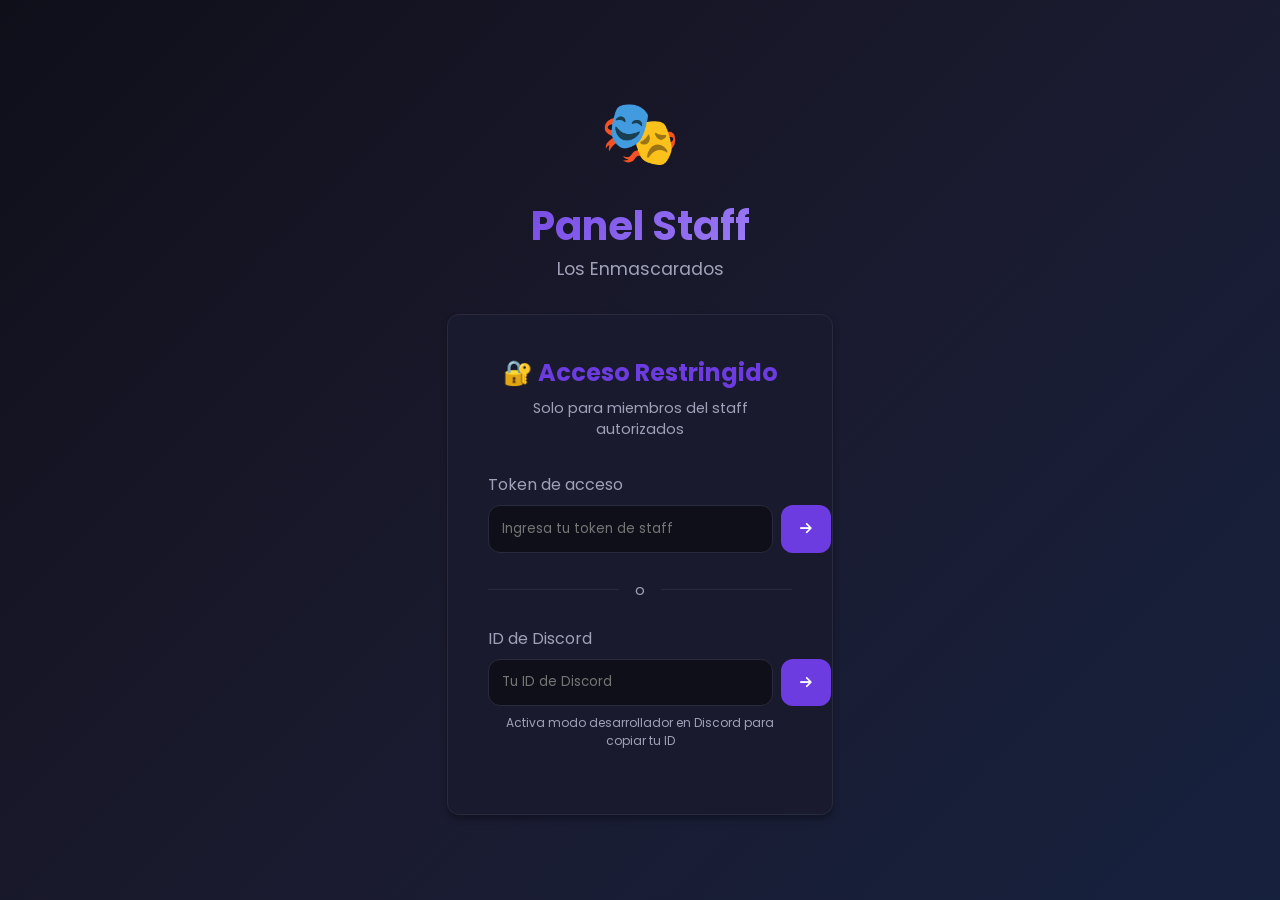
==== admin.html @ bf25231e "Update admin.html" ====
<!DOCTYPE html>
<html lang="es">
<head>
    <meta charset="UTF-8">
    <meta name="viewport" content="width=device-width, initial-scale=1.0">
    <title>Panel Staff | Los Enmascarados</title>
    <link rel="stylesheet" href="admin-styles.css">
    <link rel="preconnect" href="https://fonts.googleapis.com">
    <link rel="preconnect" href="https://fonts.gstatic.com" crossorigin>
    <link href="https://fonts.googleapis.com/css2?family=Poppins:wght@300;400;500;600;700&display=swap" rel="stylesheet">
    <link rel="stylesheet" href="https://cdnjs.cloudflare.com/ajax/libs/font-awesome/6.0.0/css/all.min.css">
    
    <!-- 🔷 SUPABASE -->
    <script src="https://cdn.jsdelivr.net/npm/@supabase/supabase-js@2"></script>
</head>
<body>
    <!-- PANTALLA DE LOGIN -->
    <div id="loginScreen" class="login-screen">
        <div class="login-container">
            <div class="login-header">
                <div class="mask-icon">🎭</div>
                <h1>Panel Staff</h1>
                <p>Los Enmascarados</p>
            </div>
            
            <div class="login-card">
                <h2>🔐 Acceso Restringido</h2>
                <p class="login-description">Solo para miembros del staff autorizados</p>
                
                <div class="login-methods">
                    <div class="token-login">
                        <label for="staffToken">Token de acceso</label>
                        <div class="token-input-group">
                            <input type="password" id="staffToken" placeholder="Ingresa tu token de staff">
                            <button id="tokenLoginBtn" class="token-btn">
                                <i class="fas fa-arrow-right"></i>
                            </button>
                        </div>
                    </div>
                    
                    <div class="divider">
                        <span>o</span>
                    </div>
                    
                    <div class="id-login">
                        <label for="staffId">ID de Discord</label>
                        <div class="token-input-group">
                            <input type="text" id="staffId" placeholder="Tu ID de Discord">
                            <button id="idLoginBtn" class="token-btn">
                                <i class="fas fa-arrow-right"></i>
                            </button>
                        </div>
                        <span style="font-size:0.75rem;color:#a0a0b8;margin-top:0.5rem;display:block;">
                            Activa modo desarrollador en Discord para copiar tu ID
                        </span>
                    </div>
                </div>
                
                <div id="loginMessage" class="login-message hidden"></div>
            </div>
        </div>
    </div>

    <!-- PANEL PRINCIPAL -->
    <div id="adminPanel" class="admin-panel hidden">
        <!-- Sidebar -->
        <aside class="sidebar" id="sidebar">
            <div class="sidebar-header">
                <div class="sidebar-logo">🎭</div>
                <h2>Los Enmascarados</h2>
            </div>
            
            <nav class="sidebar-nav">
                <a href="#" class="nav-item active" data-view="dashboard">
                    <i class="fas fa-th-large"></i>
                    <span>Dashboard</span>
                </a>
                <a href="#" class="nav-item" data-view="applications">
                    <i class="fas fa-users"></i>
                    <span>Postulaciones</span>
                    <span class="badge" id="newAppsBadge">0</span>
                </a>
                <a href="#" class="nav-item" data-view="reviewed">
                    <i class="fas fa-check-circle"></i>
                    <span>Revisadas</span>
                </a>
                <a href="#" class="nav-item" data-view="settings">
                    <i class="fas fa-cog"></i>
                    <span>Configuración</span>
                </a>
            </nav>
            
            <div class="sidebar-footer">
                <div class="user-info" id="userInfo">
                    <img src="https://cdn.discordapp.com/embed/avatars/0.png" alt="Avatar" class="user-avatar">
                    <div class="user-details">
                        <span class="user-name">Staff Member</span>
                        <span class="user-role">Moderador</span>
                    </div>
                </div>
                <button id="logoutBtn" class="logout-btn" title="Cerrar sesión">
                    <i class="fas fa-sign-out-alt"></i>
                </button>
            </div>
        </aside>

        <!-- Contenido Principal -->
        <main class="main-panel">
            <!-- Header -->
            <header class="panel-header">
                <div class="header-left">
                    <button id="mobileMenuBtn" class="mobile-menu-btn">
                        <i class="fas fa-bars"></i>
                    </button>
                    <h1 id="currentView">Dashboard</h1>
                </div>
                <div class="header-right">
                    <div class="search-box">
                        <i class="fas fa-search"></i>
                        <input type="text" id="searchApps" placeholder="Buscar postulaciones...">
                    </div>
                    <button class="refresh-btn" id="refreshBtn" title="Actualizar">
                        <i class="fas fa-sync-alt"></i>
                    </button>
                </div>
            </header>

            <!-- Dashboard View -->
            <div class="view active" id="dashboardView">
                <div class="stats-grid">
                    <div class="stat-card">
                        <div class="stat-icon" style="background:rgba(108,60,224,0.2);">📥</div>
                        <div class="stat-info">
                            <h3 id="totalNew">0</h3>
                            <p>Nuevas</p>
                        </div>
                    </div>
                    <div class="stat-card">
                        <div class="stat-icon" style="background:rgba(74,222,128,0.2);">✅</div>
                        <div class="stat-info">
                            <h3 id="totalAccepted">0</h3>
                            <p>Aceptadas</p>
                        </div>
                    </div>
                    <div class="stat-card">
                        <div class="stat-icon" style="background:rgba(248,113,113,0.2);">❌</div>
                        <div class="stat-info">
                            <h3 id="totalRejected">0</h3>
                            <p>Rechazadas</p>
                        </div>
                    </div>
                    <div class="stat-card">
                        <div class="stat-icon" style="background:rgba(251,191,36,0.2);">📊</div>
                        <div class="stat-info">
                            <h3 id="totalAll">0</h3>
                            <p>Total</p>
                        </div>
                    </div>
                </div>
                
                <div class="recent-applications">
                    <h2>📋 Postulaciones Recientes</h2>
                    <div id="recentAppsList" class="apps-list">
                        <p class="empty-state">Cargando...</p>
                    </div>
                </div>
            </div>

            <!-- Applications View -->
            <div class="view" id="applicationsView">
                <div class="view-header">
                    <h2>📝 Todas las Postulaciones</h2>
                    <div class="filter-options">
                        <select id="filterStatus">
                            <option value="all">Todas</option>
                            <option value="new">Nuevas</option>
                            <option value="accepted">Aceptadas</option>
                            <option value="rejected">Rechazadas</option>
                        </select>
                    </div>
                </div>
                <div id="allAppsList" class="apps-list">
                    <p class="empty-state">Cargando...</p>
                </div>
            </div>

            <!-- Reviewed View -->
            <div class="view" id="reviewedView">
                <h2>✅ Postulaciones Revisadas</h2>
                <div id="reviewedAppsList" class="apps-list">
                    <p class="empty-state">No hay postulaciones revisadas</p>
                </div>
            </div>

            <!-- Settings View -->
            <div class="view" id="settingsView">
                <h2>⚙️ Configuración</h2>
                <div class="settings-container">
                    <div class="setting-card">
                        <h3>📁 Gestión de Datos</h3>
                        <div style="display:flex;gap:1rem;flex-wrap:wrap;">
                            <button id="exportDataBtn" class="action-button">
                                <i class="fas fa-download"></i> Exportar CSV
                            </button>
                        </div>
                    </div>
                    
                    <div class="setting-card">
                        <h3>ℹ️ Información</h3>
                        <div style="color:#a0a0b8;font-size:0.9rem;">
                            <p>Total postulaciones: <strong id="infoTotal">0</strong></p>
                            <p>Última actualización: <strong id="infoLastUpdate">Nunca</strong></p>
                            <p>Versión: 2.0 (Supabase)</p>
                        </div>
                    </div>
                </div>
            </div>
        </main>
    </div>

    <!-- MODAL DE DETALLE -->
    <div id="applicationModal" class="modal hidden">
        <div class="modal-content">
            <div class="modal-header">
                <h2 id="modalTitle">Detalle de Postulación</h2>
                <button class="close-modal">&times;</button>
            </div>
            <div id="modalBody" class="modal-body">
                <!-- Contenido dinámico -->
            </div>
            <div class="modal-footer">
                <div class="modal-actions">
                    <button class="action-btn reject-btn" id="rejectAppBtn">
                        <i class="fas fa-times"></i> Rechazar
                    </button>
                    <button class="action-btn accept-btn" id="acceptAppBtn">
                        <i class="fas fa-check"></i> Aceptar
                    </button>
                </div>
                <textarea id="reviewNotes" placeholder="Notas de revisión (opcional)..."></textarea>
                <button class="save-review-btn" id="saveReviewBtn">
                    <i class="fas fa-save"></i> Guardar Revisión
                </button>
            </div>
        </div>
    </div>

    <!-- 🔷 INICIALIZAR SUPABASE -->
    <script>
        const SUPABASE_URL = 'https://nvuhvqvrxwhpbcuydhtn.supabase.co/rest/v1/';
        const SUPABASE_ANON_KEY = 'sb_publishable__7UUW0nCs5OWsFGlLdn7Wg_4y3qUlmC';
        const supabase = supabase.createClient(SUPABASE_URL, SUPABASE_ANON_KEY);
        console.log('🟢 Supabase admin conectado');
    </script>

    <script src="admin-script.js"></script>
</body>
</html>
---- admin-styles.css ----
/* ============================================
   VARIABLES
   ============================================ */
:root {
    --primary: #6c3ce0;
    --primary-hover: #5a2fd0;
    --bg-dark: #0f0f1a;
    --bg-card: #1a1a2e;
    --bg-sidebar: #151525;
    --text-primary: #ffffff;
    --text-secondary: #a0a0b8;
    --success: #4ade80;
    --warning: #fbbf24;
    --error: #f87171;
    --border: #2a2a3e;
    --radius: 12px;
    --shadow: 0 4px 6px rgba(0, 0, 0, 0.3);
}

* {
    margin: 0;
    padding: 0;
    box-sizing: border-box;
}

body {
    font-family: 'Poppins', sans-serif;
    background: var(--bg-dark);
    color: var(--text-primary);
    min-height: 100vh;
}

/* ============================================
   LOGIN SCREEN
   ============================================ */
.login-screen {
    min-height: 100vh;
    display: flex;
    align-items: center;
    justify-content: center;
    background: linear-gradient(135deg, #0f0f1a 0%, #1a1a2e 50%, #16213e 100%);
}

.login-container {
    text-align: center;
    width: 100%;
    max-width: 450px;
    padding: 2rem;
}

.login-header {
    margin-bottom: 2rem;
}

.mask-icon {
    font-size: 4rem;
    margin-bottom: 1rem;
    animation: float 3s ease-in-out infinite;
}

.login-header h1 {
    font-size: 2.5rem;
    background: linear-gradient(135deg, #6c3ce0, #a78bfa);
    -webkit-background-clip: text;
    -webkit-text-fill-color: transparent;
}

.login-header p {
    color: var(--text-secondary);
    font-size: 1.1rem;
}

.login-card {
    background: var(--bg-card);
    border-radius: var(--radius);
    padding: 2.5rem;
    box-shadow: var(--shadow);
    border: 1px solid var(--border);
}

.login-card h2 {
    margin-bottom: 0.5rem;
    color: var(--primary);
}

.login-description {
    color: var(--text-secondary);
    margin-bottom: 2rem;
    font-size: 0.9rem;
}

.token-login,
.id-login {
    margin-bottom: 1.5rem;
}

.token-login label,
.id-login label {
    display: block;
    margin-bottom: 0.5rem;
    color: var(--text-secondary);
    text-align: left;
}

.token-input-group {
    display: flex;
    gap: 0.5rem;
}

.token-input-group input {
    flex: 1;
    padding: 0.8rem;
    background: var(--bg-dark);
    border: 1px solid var(--border);
    border-radius: var(--radius);
    color: var(--text-primary);
    font-family: 'Poppins', sans-serif;
}

.token-input-group input:focus {
    outline: none;
    border-color: var(--primary);
}

.token-btn {
    padding: 0.8rem 1.2rem;
    background: var(--primary);
    color: white;
    border: none;
    border-radius: var(--radius);
    cursor: pointer;
    transition: background 0.3s;
}

.token-btn:hover {
    background: var(--primary-hover);
}

.divider {
    margin: 1.5rem 0;
    position: relative;
    text-align: center;
}

.divider::before {
    content: '';
    position: absolute;
    top: 50%;
    left: 0;
    right: 0;
    height: 1px;
    background: var(--border);
}

.divider span {
    background: var(--bg-card);
    padding: 0 1rem;
    color: var(--text-secondary);
    position: relative;
    font-size: 0.9rem;
}

.login-message {
    margin-top: 1rem;
    padding: 0.8rem;
    border-radius: 8px;
    font-size: 0.9rem;
}

.login-message.error {
    background: rgba(248, 113, 113, 0.1);
    color: var(--error);
    border: 1px solid var(--error);
}

.login-message.success {
    background: rgba(74, 222, 128, 0.1);
    color: var(--success);
    border: 1px solid var(--success);
}

/* ============================================
   ADMIN PANEL LAYOUT
   ============================================ */
.admin-panel {
    display: flex;
    min-height: 100vh;
}

/* Sidebar */
.sidebar {
    width: 280px;
    background: var(--bg-sidebar);
    border-right: 1px solid var(--border);
    display: flex;
    flex-direction: column;
    position: fixed;
    top: 0;
    left: 0;
    bottom: 0;
    z-index: 100;
    transition: transform 0.3s ease;
}

.sidebar-header {
    padding: 1.5rem;
    text-align: center;
    border-bottom: 1px solid var(--border);
}

.sidebar-logo {
    font-size: 2rem;
}

.sidebar-header h2 {
    font-size: 1.2rem;
    margin-top: 0.5rem;
    background: linear-gradient(135deg, #6c3ce0, #a78bfa);
    -webkit-background-clip: text;
    -webkit-text-fill-color: transparent;
}

.sidebar-nav {
    flex: 1;
    padding: 1rem;
    display: flex;
    flex-direction: column;
    gap: 0.3rem;
}

.nav-item {
    padding: 0.8rem 1rem;
    color: var(--text-secondary);
    text-decoration: none;
    border-radius: 8px;
    transition: all 0.3s;
    display: flex;
    align-items: center;
    gap: 0.8rem;
    position: relative;
}

.nav-item:hover {
    background: rgba(108, 60, 224, 0.1);
    color: var(--text-primary);
}

.nav-item.active {
    background: var(--primary);
    color: white;
}

.nav-item i {
    width: 20px;
    text-align: center;
}

.badge {
    margin-left: auto;
    background: var(--error);
    color: white;
    padding: 0.2rem 0.6rem;
    border-radius: 20px;
    font-size: 0.75rem;
    font-weight: 600;
    display: none;
}

.sidebar-footer {
    padding: 1rem;
    border-top: 1px solid var(--border);
    display: flex;
    align-items: center;
    justify-content: space-between;
}

.user-info {
    display: flex;
    align-items: center;
    gap: 0.8rem;
}

.user-avatar {
    width: 40px;
    height: 40px;
    border-radius: 50%;
    border: 2px solid var(--primary);
}

.user-details {
    display: flex;
    flex-direction: column;
}

.user-name {
    font-weight: 600;
    font-size: 0.9rem;
}

.user-role {
    font-size: 0.75rem;
    color: var(--primary);
}

.logout-btn {
    background: none;
    border: none;
    color: var(--text-secondary);
    cursor: pointer;
    font-size: 1.2rem;
    padding: 0.5rem;
    border-radius: 50%;
    transition: all 0.3s;
}

.logout-btn:hover {
    background: rgba(248, 113, 113, 0.1);
    color: var(--error);
}

/* Main Panel */
.main-panel {
    flex: 1;
    margin-left: 280px;
    padding: 2rem;
}

.panel-header {
    display: flex;
    align-items: center;
    justify-content: space-between;
    margin-bottom: 2rem;
    padding-bottom: 1rem;
    border-bottom: 1px solid var(--border);
}

.header-left {
    display: flex;
    align-items: center;
    gap: 1rem;
}

.mobile-menu-btn {
    display: none;
    background: none;
    border: none;
    color: var(--text-primary);
    font-size: 1.5rem;
    cursor: pointer;
}

.header-right {
    display: flex;
    align-items: center;
    gap: 1rem;
}

.search-box {
    position: relative;
}

.search-box input {
    padding: 0.6rem 1rem 0.6rem 2.5rem;
    background: var(--bg-card);
    border: 1px solid var(--border);
    border-radius: 20px;
    color: var(--text-primary);
    width: 250px;
    font-family: 'Poppins', sans-serif;
}

.search-box i {
    position: absolute;
    left: 1rem;
    top: 50%;
    transform: translateY(-50%);
    color: var(--text-secondary);
}

.refresh-btn {
    background: var(--bg-card);
    border: 1px solid var(--border);
    color: var(--text-primary);
    padding: 0.6rem;
    border-radius: 50%;
    cursor: pointer;
    transition: all 0.3s;
}

.refresh-btn:hover {
    background: var(--primary);
    border-color: var(--primary);
}

/* Views */
.view {
    display: none;
}

.view.active {
    display: block;
    animation: fadeIn 0.3s ease;
}

/* Stats Grid */
.stats-grid {
    display: grid;
    grid-template-columns: repeat(auto-fit, minmax(180px, 1fr));
    gap: 1.5rem;
    margin-bottom: 2rem;
}

.stat-card {
    background: var(--bg-card);
    border-radius: var(--radius);
    padding: 1.5rem;
    display: flex;
    align-items: center;
    gap: 1rem;
    border: 1px solid var(--border);
    transition: transform 0.3s, box-shadow 0.3s;
}

.stat-card:hover {
    transform: translateY(-3px);
    box-shadow: 0 10px 20px rgba(0, 0, 0, 0.2);
}

.stat-icon {
    font-size: 2rem;
    width: 60px;
    height: 60px;
    display: flex;
    align-items: center;
    justify-content: center;
    border-radius: 12px;
}

.stat-info h3 {
    font-size: 1.8rem;
    font-weight: 700;
}

.stat-info p {
    color: var(--text-secondary);
    font-size: 0.9rem;
}

/* Applications List */
.apps-list {
    display: grid;
    gap: 1rem;
}

.application-card {
    background: var(--bg-card);
    border-radius: var(--radius);
    padding: 1.5rem;
    border: 1px solid var(--border);
    cursor: pointer;
    transition: all 0.3s;
}

.application-card:hover {
    border-color: var(--primary);
    box-shadow: 0 5px 15px rgba(108, 60, 224, 0.2);
}

.app-header {
    display: flex;
    justify-content: space-between;
    align-items: start;
    margin-bottom: 1rem;
}

.app-user {
    display: flex;
    align-items: center;
    gap: 1rem;
}

.app-avatar {
    width: 45px;
    height: 45px;
    background: var(--primary);
    border-radius: 50%;
    display: flex;
    align-items: center;
    justify-content: center;
    font-size: 1.2rem;
}

.app-info h4 {
    font-size: 1rem;
    margin-bottom: 0.2rem;
}

.app-info span {
    font-size: 0.8rem;
    color: var(--text-secondary);
}

.app-status {
    padding: 0.3rem 0.8rem;
    border-radius: 20px;
    font-size: 0.75rem;
    font-weight: 600;
}

.status-new {
    background: rgba(108, 60, 224, 0.2);
    color: #a78bfa;
}

.status-accepted {
    background: rgba(74, 222, 128, 0.2);
    color: var(--success);
}

.status-rejected {
    background: rgba(248, 113, 113, 0.2);
    color: var(--error);
}

.app-preview {
    color: var(--text-secondary);
    font-size: 0.9rem;
    margin-bottom: 1rem;
    display: -webkit-box;
    -webkit-line-clamp: 2;
    -webkit-box-orient: vertical;
    overflow: hidden;
}

.app-footer {
    display: flex;
    justify-content: space-between;
    color: var(--text-secondary);
    font-size: 0.8rem;
}

/* Modal */
.modal {
    position: fixed;
    top: 0;
    left: 0;
    right: 0;
    bottom: 0;
    background: rgba(0, 0, 0, 0.8);
    display: flex;
    align-items: center;
    justify-content: center;
    z-index: 1000;
    padding: 2rem;
}

.modal-content {
    background: var(--bg-card);
    border-radius: var(--radius);
    max-width: 800px;
    width: 100%;
    max-height: 90vh;
    overflow-y: auto;
    border: 1px solid var(--border);
}

.modal-header {
    padding: 1.5rem;
    border-bottom: 1px solid var(--border);
    display: flex;
    justify-content: space-between;
    align-items: center;
    position: sticky;
    top: 0;
    background: var(--bg-card);
    z-index: 1;
}

.close-modal {
    background: none;
    border: none;
    color: var(--text-primary);
    font-size: 2rem;
    cursor: pointer;
    padding: 0.5rem;
    transition: color 0.3s;
}

.close-modal:hover {
    color: var(--error);
}

.modal-body {
    padding: 1.5rem;
}

.detail-section {
    margin-bottom: 1.5rem;
    padding-bottom: 1.5rem;
    border-bottom: 1px solid var(--border);
}

.detail-section:last-child {
    border-bottom: none;
}

.detail-label {
    font-size: 0.85rem;
    color: var(--primary);
    text-transform: uppercase;
    letter-spacing: 1px;
    margin-bottom: 0.5rem;
    font-weight: 600;
}

.detail-value {
    color: var(--text-primary);
    line-height: 1.6;
    margin-bottom: 0.3rem;
}

.modal-footer {
    padding: 1.5rem;
    border-top: 1px solid var(--border);
    position: sticky;
    bottom: 0;
    background: var(--bg-card);
}

.modal-actions {
    display: flex;
    gap: 1rem;
    margin-bottom: 1rem;
}

.action-btn {
    flex: 1;
    padding: 0.8rem;
    border: none;
    border-radius: var(--radius);
    font-weight: 600;
    cursor: pointer;
    transition: all 0.3s;
    display: flex;
    align-items: center;
    justify-content: center;
    gap: 0.5rem;
}

.accept-btn {
    background: var(--success);
    color: var(--bg-dark);
}

.accept-btn:hover {
    background: #3cc76a;
}

.reject-btn {
    background: var(--error);
    color: white;
}

.reject-btn:hover {
    background: #e55d5d;
}

#reviewNotes {
    width: 100%;
    padding: 0.8rem;
    background: var(--bg-dark);
    border: 1px solid var(--border);
    border-radius: var(--radius);
    color: var(--text-primary);
    font-family: 'Poppins', sans-serif;
    margin-bottom: 1rem;
    resize: vertical;
}

.save-review-btn {
    width: 100%;
    padding: 0.8rem;
    background: var(--primary);
    color: white;
    border: none;
    border-radius: var(--radius);
    font-weight: 600;
    cursor: pointer;
    transition: background 0.3s;
    display: flex;
    align-items: center;
    justify-content: center;
    gap: 0.5rem;
}

.save-review-btn:hover {
    background: var(--primary-hover);
}

/* Settings */
.settings-container {
    display: grid;
    gap: 1rem;
}

.setting-card {
    background: var(--bg-card);
    border-radius: var(--radius);
    padding: 1.5rem;
    border: 1px solid var(--border);
}

.setting-card h3 {
    margin-bottom: 1rem;
}

.switch-label {
    display: flex;
    align-items: center;
    justify-content: space-between;
    color: var(--text-secondary);
}

.switch {
    position: relative;
    width: 50px;
    height: 26px;
    background: var(--border);
    border-radius: 13px;
    cursor: pointer;
    transition: background 0.3s;
}

.switch::after {
    content: '';
    position: absolute;
    width: 20px;
    height: 20px;
    background: white;
    border-radius: 50%;
    top: 3px;
    left: 3px;
    transition: transform 0.3s;
}

input:checked + .switch {
    background: var(--primary);
}

input:checked + .switch::after {
    transform: translateX(24px);
}

.action-button {
    padding: 0.8rem 1.5rem;
    background: var(--primary);
    color: white;
    border: none;
    border-radius: var(--radius);
    cursor: pointer;
    display: flex;
    align-items: center;
    gap: 0.5rem;
    transition: background 0.3s;
    font-family: 'Poppins', sans-serif;
}

.action-button:hover {
    background: var(--primary-hover);
}

.empty-state {
    text-align: center;
    padding: 3rem;
    color: var(--text-secondary);
}

.hidden {
    display: none !important;
}

/* Animations */
@keyframes float {
    0%, 100% { transform: translateY(0); }
    50% { transform: translateY(-10px); }
}

@keyframes fadeIn {
    from { opacity: 0; transform: translateY(10px); }
    to { opacity: 1; transform: translateY(0); }
}

/* Responsive */
@media (max-width: 768px) {
    .sidebar {
        transform: translateX(-100%);
    }
    
    .sidebar.open {
        transform: translateX(0);
    }
    
    .main-panel {
        margin-left: 0;
    }
    
    .mobile-menu-btn {
        display: block;
    }
    
    .search-box input {
        width: 180px;
    }
    
    .stats-grid {
        grid-template-columns: repeat(2, 1fr);
    }
}
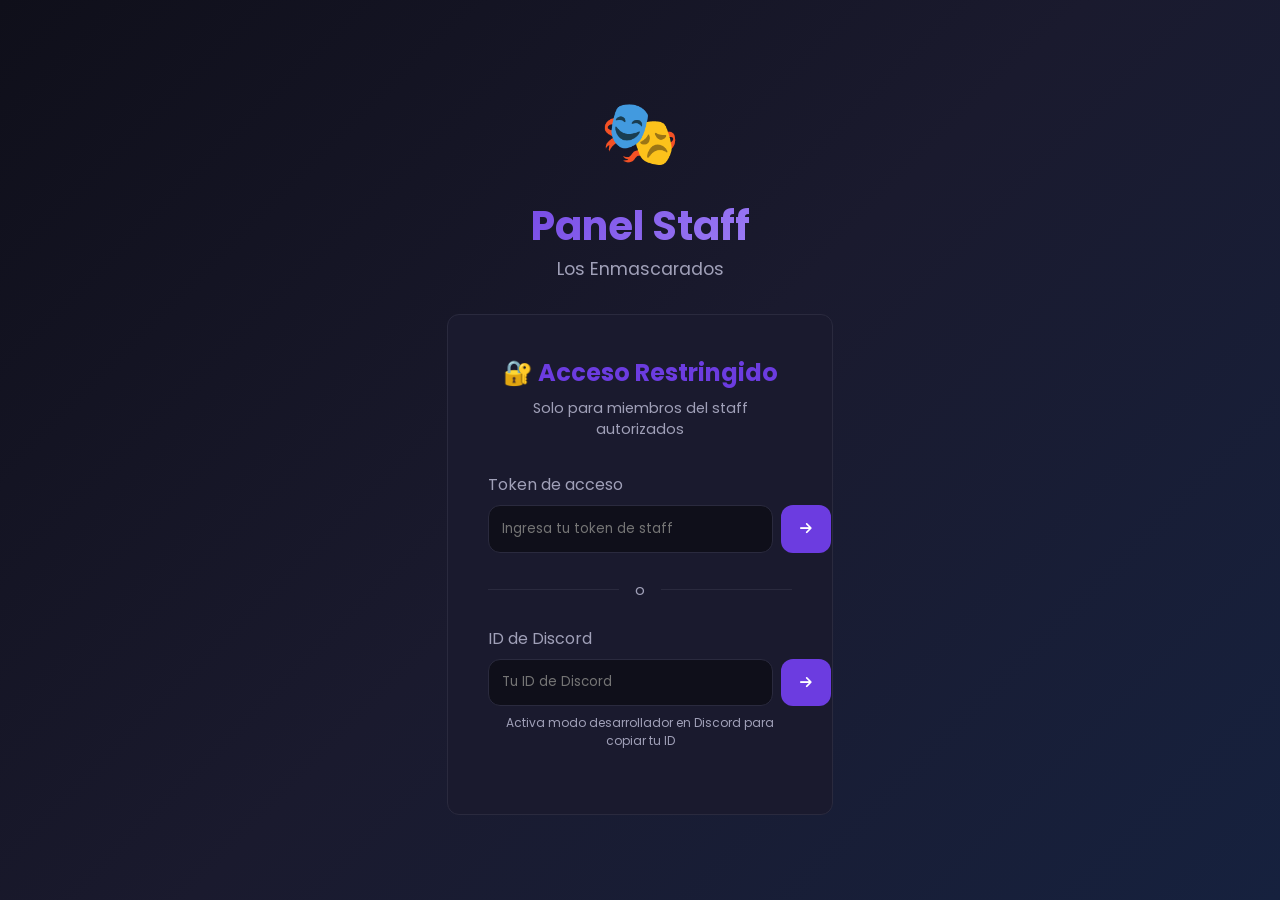
==== commit b86d99e0: "Fix HTML encoding issues in admin.html" ====
--- a/admin.html
+++ b/admin.html
@@ -10,11 +10,10 @@
     <link href="https://fonts.googleapis.com/css2?family=Poppins:wght@300;400;500;600;700&display=swap" rel="stylesheet">
     <link rel="stylesheet" href="https://cdnjs.cloudflare.com/ajax/libs/font-awesome/6.0.0/css/all.min.css">
     
-    <!-- 🔷 SUPABASE -->
     <script src="https://cdn.jsdelivr.net/npm/@supabase/supabase-js@2"></script>
 </head>
 <body>
-    <!-- PANTALLA DE LOGIN -->
+    <!-- LOGIN -->
     <div id="loginScreen" class="login-screen">
         <div class="login-container">
             <div class="login-header">
@@ -22,11 +21,9 @@
                 <h1>Panel Staff</h1>
                 <p>Los Enmascarados</p>
             </div>
-            
             <div class="login-card">
                 <h2>🔐 Acceso Restringido</h2>
                 <p class="login-description">Solo para miembros del staff autorizados</p>
-                
                 <div class="login-methods">
                     <div class="token-login">
                         <label for="staffToken">Token de acceso</label>
@@ -37,11 +34,7 @@
                             </button>
                         </div>
                     </div>
-                    
-                    <div class="divider">
-                        <span>o</span>
-                    </div>
-                    
+                    <div class="divider"><span>o</span></div>
                     <div class="id-login">
                         <label for="staffId">ID de Discord</label>
                         <div class="token-input-group">
@@ -55,77 +48,61 @@
                         </span>
                     </div>
                 </div>
-                
                 <div id="loginMessage" class="login-message hidden"></div>
             </div>
         </div>
     </div>
 
-    <!-- PANEL PRINCIPAL -->
+    <!-- PANEL -->
     <div id="adminPanel" class="admin-panel hidden">
-        <!-- Sidebar -->
         <aside class="sidebar" id="sidebar">
             <div class="sidebar-header">
                 <div class="sidebar-logo">🎭</div>
                 <h2>Los Enmascarados</h2>
             </div>
-            
             <nav class="sidebar-nav">
                 <a href="#" class="nav-item active" data-view="dashboard">
-                    <i class="fas fa-th-large"></i>
-                    <span>Dashboard</span>
+                    <i class="fas fa-th-large"></i><span>Dashboard</span>
                 </a>
                 <a href="#" class="nav-item" data-view="applications">
-                    <i class="fas fa-users"></i>
-                    <span>Postulaciones</span>
+                    <i class="fas fa-users"></i><span>Postulaciones</span>
                     <span class="badge" id="newAppsBadge">0</span>
                 </a>
                 <a href="#" class="nav-item" data-view="reviewed">
-                    <i class="fas fa-check-circle"></i>
-                    <span>Revisadas</span>
+                    <i class="fas fa-check-circle"></i><span>Revisadas</span>
                 </a>
                 <a href="#" class="nav-item" data-view="settings">
-                    <i class="fas fa-cog"></i>
-                    <span>Configuración</span>
+                    <i class="fas fa-cog"></i><span>Configuración</span>
                 </a>
             </nav>
-            
             <div class="sidebar-footer">
-                <div class="user-info" id="userInfo">
+                <div class="user-info">
                     <img src="https://cdn.discordapp.com/embed/avatars/0.png" alt="Avatar" class="user-avatar">
                     <div class="user-details">
                         <span class="user-name">Staff Member</span>
                         <span class="user-role">Moderador</span>
                     </div>
                 </div>
-                <button id="logoutBtn" class="logout-btn" title="Cerrar sesión">
-                    <i class="fas fa-sign-out-alt"></i>
-                </button>
+                <button id="logoutBtn" class="logout-btn"><i class="fas fa-sign-out-alt"></i></button>
             </div>
         </aside>
 
-        <!-- Contenido Principal -->
         <main class="main-panel">
-            <!-- Header -->
             <header class="panel-header">
                 <div class="header-left">
-                    <button id="mobileMenuBtn" class="mobile-menu-btn">
-                        <i class="fas fa-bars"></i>
-                    </button>
+                    <button id="mobileMenuBtn" class="mobile-menu-btn"><i class="fas fa-bars"></i></button>
                     <h1 id="currentView">Dashboard</h1>
                 </div>
                 <div class="header-right">
                     <div class="search-box">
                         <i class="fas fa-search"></i>
-                        <input type="text" id="searchApps" placeholder="Buscar postulaciones...">
-                    </div>
-                    <button class="refresh-btn" id="refreshBtn" title="Actualizar">
-                        <i class="fas fa-sync-alt"></i>
-                    </button>
+                        <input type="text" id="searchApps" placeholder="Buscar...">
+                    </div>
+                    <button class="refresh-btn" id="refreshBtn"><i class="fas fa-sync-alt"></i></button>
                 </div>
             </header>
 
-            <!-- Dashboard View -->
+            <!-- Dashboard -->
             <div class="view active" id="dashboardView">
                 <div class="stats-grid">
                     <div class="stat-card">
@@ -157,7 +134,6 @@
                         </div>
                     </div>
                 </div>
-                
                 <div class="recent-applications">
                     <h2>📋 Postulaciones Recientes</h2>
                     <div id="recentAppsList" class="apps-list">
@@ -166,25 +142,23 @@
                 </div>
             </div>
 
-            <!-- Applications View -->
+            <!-- Postulaciones -->
             <div class="view" id="applicationsView">
                 <div class="view-header">
                     <h2>📝 Todas las Postulaciones</h2>
-                    <div class="filter-options">
-                        <select id="filterStatus">
-                            <option value="all">Todas</option>
-                            <option value="new">Nuevas</option>
-                            <option value="accepted">Aceptadas</option>
-                            <option value="rejected">Rechazadas</option>
-                        </select>
-                    </div>
+                    <select id="filterStatus">
+                        <option value="all">Todas</option>
+                        <option value="new">Nuevas</option>
+                        <option value="accepted">Aceptadas</option>
+                        <option value="rejected">Rechazadas</option>
+                    </select>
                 </div>
                 <div id="allAppsList" class="apps-list">
                     <p class="empty-state">Cargando...</p>
                 </div>
             </div>
 
-            <!-- Reviewed View -->
+            <!-- Revisadas -->
             <div class="view" id="reviewedView">
                 <h2>✅ Postulaciones Revisadas</h2>
                 <div id="reviewedAppsList" class="apps-list">
@@ -192,42 +166,35 @@
                 </div>
             </div>
 
-            <!-- Settings View -->
+            <!-- Configuración -->
             <div class="view" id="settingsView">
                 <h2>⚙️ Configuración</h2>
                 <div class="settings-container">
                     <div class="setting-card">
                         <h3>📁 Gestión de Datos</h3>
-                        <div style="display:flex;gap:1rem;flex-wrap:wrap;">
-                            <button id="exportDataBtn" class="action-button">
-                                <i class="fas fa-download"></i> Exportar CSV
-                            </button>
-                        </div>
-                    </div>
-                    
+                        <button id="exportDataBtn" class="action-button">
+                            <i class="fas fa-download"></i> Exportar CSV
+                        </button>
+                    </div>
                     <div class="setting-card">
                         <h3>ℹ️ Información</h3>
-                        <div style="color:#a0a0b8;font-size:0.9rem;">
-                            <p>Total postulaciones: <strong id="infoTotal">0</strong></p>
-                            <p>Última actualización: <strong id="infoLastUpdate">Nunca</strong></p>
-                            <p>Versión: 2.0 (Supabase)</p>
-                        </div>
+                        <p>Total: <strong id="infoTotal">0</strong></p>
+                        <p>Última actualización: <strong id="infoLastUpdate">Nunca</strong></p>
+                        <p>Versión: 2.0 (Supabase)</p>
                     </div>
                 </div>
             </div>
         </main>
     </div>
 
-    <!-- MODAL DE DETALLE -->
+    <!-- MODAL -->
     <div id="applicationModal" class="modal hidden">
         <div class="modal-content">
             <div class="modal-header">
-                <h2 id="modalTitle">Detalle de Postulación</h2>
+                <h2 id="modalTitle">Detalle</h2>
                 <button class="close-modal">&times;</button>
             </div>
-            <div id="modalBody" class="modal-body">
-                <!-- Contenido dinámico -->
-            </div>
+            <div id="modalBody" class="modal-body"></div>
             <div class="modal-footer">
                 <div class="modal-actions">
                     <button class="action-btn reject-btn" id="rejectAppBtn">
@@ -237,7 +204,7 @@
                         <i class="fas fa-check"></i> Aceptar
                     </button>
                 </div>
-                <textarea id="reviewNotes" placeholder="Notas de revisión (opcional)..."></textarea>
+                <textarea id="reviewNotes" placeholder="Notas de revisión..."></textarea>
                 <button class="save-review-btn" id="saveReviewBtn">
                     <i class="fas fa-save"></i> Guardar Revisión
                 </button>
@@ -245,11 +212,13 @@
         </div>
     </div>
 
-    <!-- 🔷 INICIALIZAR SUPABASE -->
+    <!-- 🔷 SUPABASE -->
     <script>
-        const SUPABASE_URL = 'https://nvuhvqvrxwhpbcuydhtn.supabase.co/rest/v1/';
+        const SUPABASE_URL = 'https://nvuhvqvrxwhpbcuydhtn.supabase.co';
         const SUPABASE_ANON_KEY = 'sb_publishable__7UUW0nCs5OWsFGlLdn7Wg_4y3qUlmC';
-        const supabase = supabase.createClient(SUPABASE_URL, SUPABASE_ANON_KEY);
+
+        const supabaseClient = supabase.createClient(SUPABASE_URL, SUPABASE_ANON_KEY);
+        window.supabase = supabaseClient;
         console.log('🟢 Supabase admin conectado');
     </script>
 
--- a/admin-styles.css
+++ b/admin-styles.css
@@ -10,11 +10,9 @@
     --text-primary: #ffffff;
     --text-secondary: #a0a0b8;
     --success: #4ade80;
-    --warning: #fbbf24;
     --error: #f87171;
     --border: #2a2a3e;
     --radius: 12px;
-    --shadow: 0 4px 6px rgba(0, 0, 0, 0.3);
 }
 
 * {
@@ -31,7 +29,7 @@
 }
 
 /* ============================================
-   LOGIN SCREEN
+   LOGIN
    ============================================ */
 .login-screen {
     min-height: 100vh;
@@ -74,7 +72,6 @@
     background: var(--bg-card);
     border-radius: var(--radius);
     padding: 2.5rem;
-    box-shadow: var(--shadow);
     border: 1px solid var(--border);
 }
 
@@ -179,15 +176,18 @@
     border: 1px solid var(--success);
 }
 
+.hidden {
+    display: none !important;
+}
+
 /* ============================================
-   ADMIN PANEL LAYOUT
+   ADMIN PANEL
    ============================================ */
 .admin-panel {
     display: flex;
     min-height: 100vh;
 }
 
-/* Sidebar */
 .sidebar {
     width: 280px;
     background: var(--bg-sidebar);
@@ -318,7 +318,7 @@
     color: var(--error);
 }
 
-/* Main Panel */
+/* Main */
 .main-panel {
     flex: 1;
     margin-left: 280px;
@@ -399,10 +399,9 @@
 
 .view.active {
     display: block;
-    animation: fadeIn 0.3s ease;
-}
-
-/* Stats Grid */
+}
+
+/* Stats */
 .stats-grid {
     display: grid;
     grid-template-columns: repeat(auto-fit, minmax(180px, 1fr));
@@ -418,12 +417,11 @@
     align-items: center;
     gap: 1rem;
     border: 1px solid var(--border);
-    transition: transform 0.3s, box-shadow 0.3s;
+    transition: transform 0.3s;
 }
 
 .stat-card:hover {
     transform: translateY(-3px);
-    box-shadow: 0 10px 20px rgba(0, 0, 0, 0.2);
 }
 
 .stat-icon {
@@ -446,7 +444,7 @@
     font-size: 0.9rem;
 }
 
-/* Applications List */
+/* Applications */
 .apps-list {
     display: grid;
     gap: 1rem;
@@ -537,6 +535,12 @@
     justify-content: space-between;
     color: var(--text-secondary);
     font-size: 0.8rem;
+}
+
+.empty-state {
+    text-align: center;
+    padding: 3rem;
+    color: var(--text-secondary);
 }
 
 /* Modal */
@@ -582,8 +586,6 @@
     color: var(--text-primary);
     font-size: 2rem;
     cursor: pointer;
-    padding: 0.5rem;
-    transition: color 0.3s;
 }
 
 .close-modal:hover {
@@ -613,12 +615,6 @@
     font-weight: 600;
 }
 
-.detail-value {
-    color: var(--text-primary);
-    line-height: 1.6;
-    margin-bottom: 0.3rem;
-}
-
 .modal-footer {
     padding: 1.5rem;
     border-top: 1px solid var(--border);
@@ -714,43 +710,6 @@
     margin-bottom: 1rem;
 }
 
-.switch-label {
-    display: flex;
-    align-items: center;
-    justify-content: space-between;
-    color: var(--text-secondary);
-}
-
-.switch {
-    position: relative;
-    width: 50px;
-    height: 26px;
-    background: var(--border);
-    border-radius: 13px;
-    cursor: pointer;
-    transition: background 0.3s;
-}
-
-.switch::after {
-    content: '';
-    position: absolute;
-    width: 20px;
-    height: 20px;
-    background: white;
-    border-radius: 50%;
-    top: 3px;
-    left: 3px;
-    transition: transform 0.3s;
-}
-
-input:checked + .switch {
-    background: var(--primary);
-}
-
-input:checked + .switch::after {
-    transform: translateX(24px);
-}
-
 .action-button {
     padding: 0.8rem 1.5rem;
     background: var(--primary);
@@ -769,50 +728,29 @@
     background: var(--primary-hover);
 }
 
-.empty-state {
-    text-align: center;
-    padding: 3rem;
-    color: var(--text-secondary);
-}
-
-.hidden {
-    display: none !important;
-}
-
-/* Animations */
-@keyframes float {
-    0%, 100% { transform: translateY(0); }
-    50% { transform: translateY(-10px); }
-}
-
-@keyframes fadeIn {
-    from { opacity: 0; transform: translateY(10px); }
-    to { opacity: 1; transform: translateY(0); }
-}
-
 /* Responsive */
 @media (max-width: 768px) {
     .sidebar {
         transform: translateX(-100%);
     }
-    
     .sidebar.open {
         transform: translateX(0);
     }
-    
     .main-panel {
         margin-left: 0;
     }
-    
     .mobile-menu-btn {
         display: block;
     }
-    
     .search-box input {
         width: 180px;
     }
-    
     .stats-grid {
         grid-template-columns: repeat(2, 1fr);
     }
-}+}
+
+@keyframes float {
+    0%, 100% { transform: translateY(0); }
+    50% { transform: translateY(-10px); }
+}
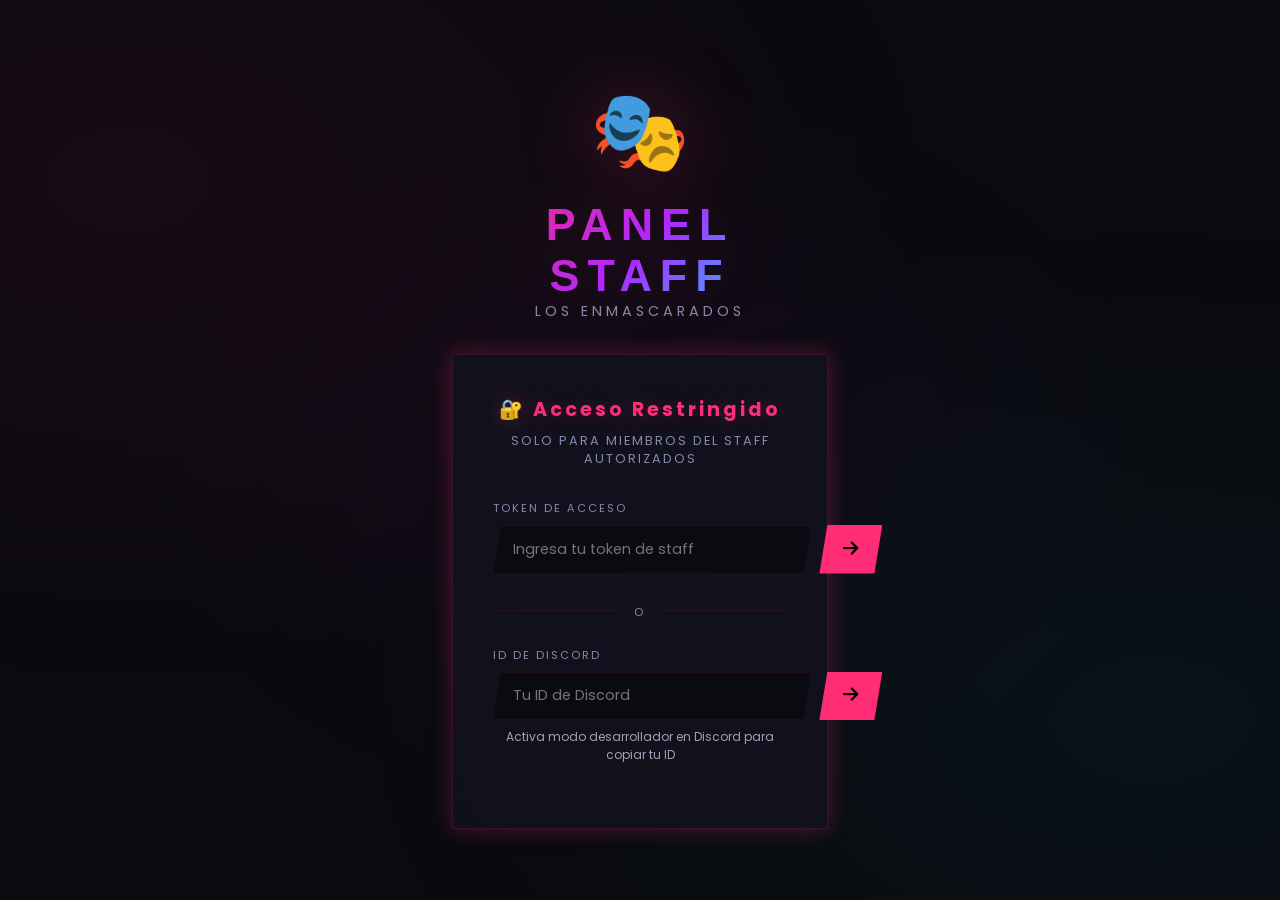
==== commit c4d769b1: "Update admin.html" ====
--- a/admin.html
+++ b/admin.html
@@ -55,7 +55,13 @@
 
     <!-- PANEL -->
     <div id="adminPanel" class="admin-panel hidden">
+        <!-- Sidebar -->
         <aside class="sidebar" id="sidebar">
+            <!-- Botón cerrar móvil -->
+            <button class="sidebar-close-btn" id="sidebarCloseBtn">
+                <i class="fas fa-times"></i>
+            </button>
+            
             <div class="sidebar-header">
                 <div class="sidebar-logo">🎭</div>
                 <h2>Los Enmascarados</h2>
@@ -106,28 +112,28 @@
             <div class="view active" id="dashboardView">
                 <div class="stats-grid">
                     <div class="stat-card">
-                        <div class="stat-icon" style="background:rgba(108,60,224,0.2);">📥</div>
+                        <div class="stat-icon" style="background:rgba(255,45,117,0.1);">📥</div>
                         <div class="stat-info">
                             <h3 id="totalNew">0</h3>
                             <p>Nuevas</p>
                         </div>
                     </div>
                     <div class="stat-card">
-                        <div class="stat-icon" style="background:rgba(74,222,128,0.2);">✅</div>
+                        <div class="stat-icon" style="background:rgba(57,255,20,0.05);">✅</div>
                         <div class="stat-info">
                             <h3 id="totalAccepted">0</h3>
                             <p>Aceptadas</p>
                         </div>
                     </div>
                     <div class="stat-card">
-                        <div class="stat-icon" style="background:rgba(248,113,113,0.2);">❌</div>
+                        <div class="stat-icon" style="background:rgba(255,45,117,0.05);">❌</div>
                         <div class="stat-info">
                             <h3 id="totalRejected">0</h3>
                             <p>Rechazadas</p>
                         </div>
                     </div>
                     <div class="stat-card">
-                        <div class="stat-icon" style="background:rgba(251,191,36,0.2);">📊</div>
+                        <div class="stat-icon" style="background:rgba(0,245,255,0.05);">📊</div>
                         <div class="stat-info">
                             <h3 id="totalAll">0</h3>
                             <p>Total</p>
@@ -171,6 +177,18 @@
                 <h2>⚙️ Configuración</h2>
                 <div class="settings-container">
                     <div class="setting-card">
+                        <h3>🎨 Estilo Visual</h3>
+                        <div class="toggle-container">
+                            <span class="toggle-label">Modo Clásico</span>
+                            <label class="toggle-switch">
+                                <input type="checkbox" id="styleToggle">
+                                <span class="toggle-slider"></span>
+                            </label>
+                            <span class="toggle-label">Modo Neón</span>
+                        </div>
+                        <p class="toggle-description">Cambia entre el estilo neón cyberpunk y el estilo clásico</p>
+                    </div>
+                    <div class="setting-card">
                         <h3>📁 Gestión de Datos</h3>
                         <button id="exportDataBtn" class="action-button">
                             <i class="fas fa-download"></i> Exportar CSV
@@ -212,13 +230,12 @@
         </div>
     </div>
 
-    <!-- 🔷 SUPABASE -->
+    <!-- SUPABASE -->
     <script>
         const SUPABASE_URL = 'https://nvuhvqvrxwhpbcuydhtn.supabase.co';
         const SUPABASE_ANON_KEY = 'sb_publishable__7UUW0nCs5OWsFGlLdn7Wg_4y3qUlmC';
 
-        const supabaseClient = supabase.createClient(SUPABASE_URL, SUPABASE_ANON_KEY);
-        window.supabase = supabaseClient;
+        window.supabase = supabase.createClient(SUPABASE_URL, SUPABASE_ANON_KEY);
         console.log('🟢 Supabase admin conectado');
     </script>
 
--- a/admin-styles.css
+++ b/admin-styles.css
@@ -1,18 +1,23 @@
 /* ============================================
-   VARIABLES
+   VARIABLES - ESTILO CYBERPUNK NEÓN
    ============================================ */
 :root {
-    --primary: #6c3ce0;
-    --primary-hover: #5a2fd0;
-    --bg-dark: #0f0f1a;
-    --bg-card: #1a1a2e;
-    --bg-sidebar: #151525;
-    --text-primary: #ffffff;
-    --text-secondary: #a0a0b8;
-    --success: #4ade80;
-    --error: #f87171;
-    --border: #2a2a3e;
-    --radius: 12px;
+    --neon-pink: #ff2d75;
+    --neon-cyan: #00f5ff;
+    --neon-purple: #b026ff;
+    --neon-yellow: #ffe600;
+    --neon-green: #39ff14;
+    --bg-primary: #0a0a0f;
+    --bg-secondary: #12121e;
+    --bg-card: rgba(18, 18, 30, 0.9);
+    --bg-sidebar: rgba(10, 10, 15, 0.95);
+    --text-primary: #f0f0ff;
+    --text-secondary: #8888aa;
+    --glow-pink: 0 0 20px rgba(255, 45, 117, 0.3);
+    --glow-cyan: 0 0 20px rgba(0, 245, 255, 0.3);
+    --border-neon: 1px solid rgba(255, 45, 117, 0.15);
+    --radius: 0px;
+    --transition: all 0.3s cubic-bezier(0.4, 0, 0.2, 1);
 }
 
 * {
@@ -23,26 +28,45 @@
 
 body {
     font-family: 'Poppins', sans-serif;
-    background: var(--bg-dark);
+    background: var(--bg-primary);
     color: var(--text-primary);
     min-height: 100vh;
-}
-
-/* ============================================
-   LOGIN
+    position: relative;
+    overflow-x: hidden;
+}
+
+/* Fondo con efecto neón */
+body::before {
+    content: '';
+    position: fixed;
+    top: 0;
+    left: 0;
+    right: 0;
+    bottom: 0;
+    background: 
+        radial-gradient(ellipse at 10% 20%, rgba(255, 45, 117, 0.06) 0%, transparent 50%),
+        radial-gradient(ellipse at 90% 80%, rgba(0, 245, 255, 0.04) 0%, transparent 50%),
+        radial-gradient(ellipse at 50% 50%, rgba(176, 38, 255, 0.03) 0%, transparent 60%);
+    z-index: 0;
+    pointer-events: none;
+}
+
+/* ============================================
+   LOGIN - ESTILO NEÓN
    ============================================ */
 .login-screen {
     min-height: 100vh;
     display: flex;
     align-items: center;
     justify-content: center;
-    background: linear-gradient(135deg, #0f0f1a 0%, #1a1a2e 50%, #16213e 100%);
+    position: relative;
+    z-index: 1;
 }
 
 .login-container {
     text-align: center;
     width: 100%;
-    max-width: 450px;
+    max-width: 440px;
     padding: 2rem;
 }
 
@@ -51,39 +75,53 @@
 }
 
 .mask-icon {
-    font-size: 4rem;
-    margin-bottom: 1rem;
+    font-size: 5rem;
+    margin-bottom: 0.5rem;
+    filter: drop-shadow(0 0 40px rgba(255, 45, 117, 0.3));
     animation: float 3s ease-in-out infinite;
 }
 
 .login-header h1 {
-    font-size: 2.5rem;
-    background: linear-gradient(135deg, #6c3ce0, #a78bfa);
+    font-size: 2.8rem;
+    font-weight: 800;
+    text-transform: uppercase;
+    letter-spacing: 8px;
+    background: linear-gradient(135deg, var(--neon-pink), var(--neon-purple), var(--neon-cyan));
     -webkit-background-clip: text;
     -webkit-text-fill-color: transparent;
+    background-clip: text;
+    filter: drop-shadow(0 0 30px rgba(255, 45, 117, 0.15));
 }
 
 .login-header p {
     color: var(--text-secondary);
-    font-size: 1.1rem;
+    font-size: 0.9rem;
+    letter-spacing: 4px;
+    text-transform: uppercase;
 }
 
 .login-card {
     background: var(--bg-card);
-    border-radius: var(--radius);
+    backdrop-filter: blur(20px);
+    border: var(--border-neon);
     padding: 2.5rem;
-    border: 1px solid var(--border);
+    box-shadow: var(--glow-pink);
 }
 
 .login-card h2 {
     margin-bottom: 0.5rem;
-    color: var(--primary);
+    color: var(--neon-pink);
+    text-shadow: var(--glow-pink);
+    font-size: 1.2rem;
+    letter-spacing: 3px;
 }
 
 .login-description {
     color: var(--text-secondary);
     margin-bottom: 2rem;
-    font-size: 0.9rem;
+    font-size: 0.8rem;
+    text-transform: uppercase;
+    letter-spacing: 2px;
 }
 
 .token-login,
@@ -97,6 +135,9 @@
     margin-bottom: 0.5rem;
     color: var(--text-secondary);
     text-align: left;
+    font-size: 0.7rem;
+    text-transform: uppercase;
+    letter-spacing: 2px;
 }
 
 .token-input-group {
@@ -106,31 +147,36 @@
 
 .token-input-group input {
     flex: 1;
-    padding: 0.8rem;
-    background: var(--bg-dark);
-    border: 1px solid var(--border);
-    border-radius: var(--radius);
+    padding: 0.8rem 1.2rem;
+    background: rgba(0, 0, 0, 0.4);
+    border: 1px solid rgba(255, 45, 117, 0.1);
     color: var(--text-primary);
     font-family: 'Poppins', sans-serif;
+    font-size: 0.9rem;
+    transition: var(--transition);
+    clip-path: polygon(8px 0%, 100% 0%, calc(100% - 8px) 100%, 0% 100%);
 }
 
 .token-input-group input:focus {
     outline: none;
-    border-color: var(--primary);
+    border-color: var(--neon-pink);
+    box-shadow: 0 0 30px rgba(255, 45, 117, 0.05);
 }
 
 .token-btn {
-    padding: 0.8rem 1.2rem;
-    background: var(--primary);
-    color: white;
+    padding: 0.8rem 1.5rem;
+    background: var(--neon-pink);
+    color: #000;
     border: none;
-    border-radius: var(--radius);
     cursor: pointer;
-    transition: background 0.3s;
+    transition: var(--transition);
+    font-size: 1.1rem;
+    clip-path: polygon(8px 0%, 100% 0%, calc(100% - 8px) 100%, 0% 100%);
 }
 
 .token-btn:hover {
-    background: var(--primary-hover);
+    transform: scale(1.05);
+    box-shadow: 0 0 40px rgba(255, 45, 117, 0.3);
 }
 
 .divider {
@@ -146,7 +192,7 @@
     left: 0;
     right: 0;
     height: 1px;
-    background: var(--border);
+    background: rgba(255, 45, 117, 0.1);
 }
 
 .divider span {
@@ -154,26 +200,30 @@
     padding: 0 1rem;
     color: var(--text-secondary);
     position: relative;
-    font-size: 0.9rem;
+    font-size: 0.7rem;
+    text-transform: uppercase;
+    letter-spacing: 3px;
 }
 
 .login-message {
     margin-top: 1rem;
     padding: 0.8rem;
-    border-radius: 8px;
-    font-size: 0.9rem;
+    font-size: 0.8rem;
+    animation: slideIn 0.3s ease-out;
+    border-left: 2px solid;
+    clip-path: polygon(0% 0%, 100% 0%, calc(100% - 4px) 100%, 0% 100%);
 }
 
 .login-message.error {
-    background: rgba(248, 113, 113, 0.1);
-    color: var(--error);
-    border: 1px solid var(--error);
+    background: rgba(255, 45, 117, 0.04);
+    border-color: var(--neon-pink);
+    color: var(--neon-pink);
 }
 
 .login-message.success {
-    background: rgba(74, 222, 128, 0.1);
-    color: var(--success);
-    border: 1px solid var(--success);
+    background: rgba(57, 255, 20, 0.04);
+    border-color: var(--neon-green);
+    color: var(--neon-green);
 }
 
 .hidden {
@@ -186,12 +236,18 @@
 .admin-panel {
     display: flex;
     min-height: 100vh;
-}
-
+    position: relative;
+    z-index: 1;
+}
+
+/* ============================================
+   SIDEBAR - ESTILO NEÓN
+   ============================================ */
 .sidebar {
     width: 280px;
     background: var(--bg-sidebar);
-    border-right: 1px solid var(--border);
+    backdrop-filter: blur(20px);
+    border-right: var(--border-neon);
     display: flex;
     flex-direction: column;
     position: fixed;
@@ -199,76 +255,90 @@
     left: 0;
     bottom: 0;
     z-index: 100;
-    transition: transform 0.3s ease;
+    transition: transform 0.4s cubic-bezier(0.4, 0, 0.2, 1);
 }
 
 .sidebar-header {
-    padding: 1.5rem;
+    padding: 2rem 1.5rem;
     text-align: center;
-    border-bottom: 1px solid var(--border);
+    border-bottom: var(--border-neon);
 }
 
 .sidebar-logo {
-    font-size: 2rem;
+    font-size: 3rem;
+    filter: drop-shadow(0 0 30px rgba(255, 45, 117, 0.2));
+    animation: float 3s ease-in-out infinite;
 }
 
 .sidebar-header h2 {
-    font-size: 1.2rem;
-    margin-top: 0.5rem;
-    background: linear-gradient(135deg, #6c3ce0, #a78bfa);
+    font-size: 1.1rem;
+    margin-top: 0.3rem;
+    text-transform: uppercase;
+    letter-spacing: 4px;
+    background: linear-gradient(135deg, var(--neon-pink), var(--neon-cyan));
     -webkit-background-clip: text;
     -webkit-text-fill-color: transparent;
+    background-clip: text;
 }
 
 .sidebar-nav {
     flex: 1;
-    padding: 1rem;
+    padding: 1.2rem;
     display: flex;
     flex-direction: column;
-    gap: 0.3rem;
+    gap: 0.2rem;
 }
 
 .nav-item {
     padding: 0.8rem 1rem;
     color: var(--text-secondary);
     text-decoration: none;
-    border-radius: 8px;
-    transition: all 0.3s;
+    transition: var(--transition);
     display: flex;
     align-items: center;
     gap: 0.8rem;
     position: relative;
+    font-weight: 500;
+    font-size: 0.85rem;
+    text-transform: uppercase;
+    letter-spacing: 1px;
+    clip-path: polygon(6px 0%, 100% 0%, calc(100% - 6px) 100%, 0% 100%);
 }
 
 .nav-item:hover {
-    background: rgba(108, 60, 224, 0.1);
+    background: rgba(255, 45, 117, 0.04);
     color: var(--text-primary);
+    transform: translateX(4px);
+    border-left: 2px solid var(--neon-pink);
 }
 
 .nav-item.active {
-    background: var(--primary);
-    color: white;
+    background: rgba(255, 45, 117, 0.06);
+    color: var(--neon-pink);
+    border: 1px solid rgba(255, 45, 117, 0.1);
+    box-shadow: inset 0 0 30px rgba(255, 45, 117, 0.02);
 }
 
 .nav-item i {
-    width: 20px;
+    width: 22px;
     text-align: center;
+    font-size: 1rem;
 }
 
 .badge {
     margin-left: auto;
-    background: var(--error);
-    color: white;
-    padding: 0.2rem 0.6rem;
-    border-radius: 20px;
-    font-size: 0.75rem;
-    font-weight: 600;
+    background: var(--neon-pink);
+    color: #000;
+    padding: 0.1rem 0.5rem;
+    font-size: 0.6rem;
+    font-weight: 700;
     display: none;
+    clip-path: polygon(0% 0%, 100% 0%, 100% 100%, 0% 100%);
 }
 
 .sidebar-footer {
-    padding: 1rem;
-    border-top: 1px solid var(--border);
+    padding: 1.2rem;
+    border-top: var(--border-neon);
     display: flex;
     align-items: center;
     justify-content: space-between;
@@ -283,8 +353,16 @@
 .user-avatar {
     width: 40px;
     height: 40px;
-    border-radius: 50%;
-    border: 2px solid var(--primary);
+    border-radius: 0;
+    border: 1px solid var(--neon-pink);
+    filter: grayscale(30%);
+    transition: var(--transition);
+    clip-path: polygon(30% 0%, 100% 0%, 70% 100%, 0% 100%);
+}
+
+.user-avatar:hover {
+    filter: grayscale(0%);
+    border-color: var(--neon-cyan);
 }
 
 .user-details {
@@ -294,35 +372,47 @@
 
 .user-name {
     font-weight: 600;
-    font-size: 0.9rem;
+    font-size: 0.85rem;
+    text-transform: uppercase;
+    letter-spacing: 1px;
 }
 
 .user-role {
-    font-size: 0.75rem;
-    color: var(--primary);
+    font-size: 0.65rem;
+    color: var(--neon-pink);
+    text-transform: uppercase;
+    letter-spacing: 2px;
 }
 
 .logout-btn {
-    background: none;
-    border: none;
-    color: var(--text-secondary);
+    background: rgba(255, 45, 117, 0.05);
+    border: 1px solid rgba(255, 45, 117, 0.1);
+    color: var(--neon-pink);
     cursor: pointer;
-    font-size: 1.2rem;
+    font-size: 1rem;
     padding: 0.5rem;
-    border-radius: 50%;
-    transition: all 0.3s;
+    width: 36px;
+    height: 36px;
+    display: flex;
+    align-items: center;
+    justify-content: center;
+    transition: var(--transition);
+    clip-path: polygon(20% 0%, 100% 0%, 80% 100%, 0% 100%);
 }
 
 .logout-btn:hover {
-    background: rgba(248, 113, 113, 0.1);
-    color: var(--error);
-}
-
-/* Main */
+    background: var(--neon-pink);
+    color: #000;
+    box-shadow: 0 0 30px rgba(255, 45, 117, 0.3);
+}
+
+/* ============================================
+   MAIN PANEL
+   ============================================ */
 .main-panel {
     flex: 1;
     margin-left: 280px;
-    padding: 2rem;
+    padding: 2rem 2.5rem;
 }
 
 .panel-header {
@@ -331,7 +421,7 @@
     justify-content: space-between;
     margin-bottom: 2rem;
     padding-bottom: 1rem;
-    border-bottom: 1px solid var(--border);
+    border-bottom: var(--border-neon);
 }
 
 .header-left {
@@ -342,11 +432,30 @@
 
 .mobile-menu-btn {
     display: none;
-    background: none;
-    border: none;
+    background: rgba(255, 45, 117, 0.04);
+    border: var(--border-neon);
     color: var(--text-primary);
-    font-size: 1.5rem;
+    font-size: 1.2rem;
     cursor: pointer;
+    padding: 0.4rem 0.8rem;
+    transition: var(--transition);
+    clip-path: polygon(6px 0%, 100% 0%, calc(100% - 6px) 100%, 0% 100%);
+}
+
+.mobile-menu-btn:hover {
+    background: rgba(255, 45, 117, 0.08);
+    border-color: var(--neon-pink);
+}
+
+.panel-header h1 {
+    font-size: 1.8rem;
+    font-weight: 700;
+    text-transform: uppercase;
+    letter-spacing: 3px;
+    background: linear-gradient(135deg, var(--neon-pink), var(--neon-cyan));
+    -webkit-background-clip: text;
+    -webkit-text-fill-color: transparent;
+    background-clip: text;
 }
 
 .header-right {
@@ -360,13 +469,23 @@
 }
 
 .search-box input {
-    padding: 0.6rem 1rem 0.6rem 2.5rem;
-    background: var(--bg-card);
-    border: 1px solid var(--border);
-    border-radius: 20px;
+    padding: 0.5rem 1rem 0.5rem 2.5rem;
+    background: rgba(0, 0, 0, 0.3);
+    border: 1px solid rgba(255, 45, 117, 0.1);
     color: var(--text-primary);
-    width: 250px;
+    width: 220px;
     font-family: 'Poppins', sans-serif;
+    font-size: 0.8rem;
+    transition: var(--transition);
+    text-transform: uppercase;
+    letter-spacing: 1px;
+    clip-path: polygon(8px 0%, 100% 0%, calc(100% - 8px) 100%, 0% 100%);
+}
+
+.search-box input:focus {
+    outline: none;
+    border-color: var(--neon-pink);
+    box-shadow: 0 0 30px rgba(255, 45, 117, 0.03);
 }
 
 .search-box i {
@@ -378,97 +497,126 @@
 }
 
 .refresh-btn {
-    background: var(--bg-card);
-    border: 1px solid var(--border);
+    background: rgba(255, 45, 117, 0.04);
+    border: var(--border-neon);
     color: var(--text-primary);
-    padding: 0.6rem;
-    border-radius: 50%;
+    padding: 0.5rem;
+    width: 36px;
+    height: 36px;
     cursor: pointer;
-    transition: all 0.3s;
+    transition: var(--transition);
+    display: flex;
+    align-items: center;
+    justify-content: center;
+    clip-path: polygon(20% 0%, 100% 0%, 80% 100%, 0% 100%);
 }
 
 .refresh-btn:hover {
-    background: var(--primary);
-    border-color: var(--primary);
-}
-
-/* Views */
+    background: rgba(255, 45, 117, 0.08);
+    border-color: var(--neon-pink);
+    transform: rotate(180deg);
+}
+
+/* ============================================
+   VIEWS
+   ============================================ */
 .view {
     display: none;
+    animation: fadeIn 0.4s ease-out;
 }
 
 .view.active {
     display: block;
 }
 
-/* Stats */
+/* ============================================
+   STATS
+   ============================================ */
 .stats-grid {
     display: grid;
-    grid-template-columns: repeat(auto-fit, minmax(180px, 1fr));
-    gap: 1.5rem;
-    margin-bottom: 2rem;
+    grid-template-columns: repeat(auto-fit, minmax(190px, 1fr));
+    gap: 1.2rem;
+    margin-bottom: 2.5rem;
 }
 
 .stat-card {
     background: var(--bg-card);
-    border-radius: var(--radius);
-    padding: 1.5rem;
+    backdrop-filter: blur(20px);
+    border: var(--border-neon);
+    padding: 1.2rem 1.5rem;
     display: flex;
     align-items: center;
     gap: 1rem;
-    border: 1px solid var(--border);
-    transition: transform 0.3s;
+    transition: var(--transition);
+    clip-path: polygon(10px 0%, 100% 0%, calc(100% - 10px) 100%, 0% 100%);
 }
 
 .stat-card:hover {
+    border-color: var(--neon-pink);
     transform: translateY(-3px);
+    box-shadow: 0 10px 40px rgba(0, 0, 0, 0.3), var(--glow-pink);
 }
 
 .stat-icon {
-    font-size: 2rem;
-    width: 60px;
-    height: 60px;
+    font-size: 1.8rem;
+    width: 50px;
+    height: 50px;
     display: flex;
     align-items: center;
     justify-content: center;
-    border-radius: 12px;
+    flex-shrink: 0;
+    border: 1px solid rgba(255, 45, 117, 0.1);
+    clip-path: polygon(30% 0%, 100% 0%, 70% 100%, 0% 100%);
 }
 
 .stat-info h3 {
     font-size: 1.8rem;
     font-weight: 700;
+    line-height: 1.2;
+    color: var(--neon-pink);
+    text-shadow: var(--glow-pink);
 }
 
 .stat-info p {
     color: var(--text-secondary);
-    font-size: 0.9rem;
-}
-
-/* Applications */
+    font-size: 0.7rem;
+    text-transform: uppercase;
+    letter-spacing: 2px;
+}
+
+/* ============================================
+   APPLICATIONS LIST
+   ============================================ */
 .apps-list {
     display: grid;
-    gap: 1rem;
+    gap: 0.8rem;
 }
 
 .application-card {
     background: var(--bg-card);
-    border-radius: var(--radius);
-    padding: 1.5rem;
-    border: 1px solid var(--border);
+    backdrop-filter: blur(20px);
+    border: var(--border-neon);
+    padding: 1.2rem 1.5rem;
     cursor: pointer;
-    transition: all 0.3s;
+    transition: var(--transition);
+    clip-path: polygon(8px 0%, 100% 0%, calc(100% - 8px) 100%, 0% 100%);
 }
 
 .application-card:hover {
-    border-color: var(--primary);
-    box-shadow: 0 5px 15px rgba(108, 60, 224, 0.2);
+    border-color: var(--neon-pink);
+    transform: translateX(4px);
+    box-shadow: var(--glow-pink);
+}
+
+.application-card:active {
+    transform: scale(0.98);
 }
 
 .app-header {
     display: flex;
     justify-content: space-between;
     align-items: start;
-    margin-bottom: 1rem;
+    margin-bottom: 0.6rem;
 }
 
 .app-user {
@@ -478,52 +626,64 @@
 }
 
 .app-avatar {
-    width: 45px;
-    height: 45px;
-    background: var(--primary);
-    border-radius: 50%;
+    width: 44px;
+    height: 44px;
+    background: linear-gradient(135deg, var(--neon-pink), var(--neon-purple));
     display: flex;
     align-items: center;
     justify-content: center;
-    font-size: 1.2rem;
+    font-size: 1.1rem;
+    font-weight: 700;
+    flex-shrink: 0;
+    color: #000;
+    clip-path: polygon(30% 0%, 100% 0%, 70% 100%, 0% 100%);
 }
 
 .app-info h4 {
-    font-size: 1rem;
-    margin-bottom: 0.2rem;
+    font-size: 0.95rem;
+    font-weight: 600;
+    text-transform: uppercase;
+    letter-spacing: 1px;
 }
 
 .app-info span {
-    font-size: 0.8rem;
-    color: var(--text-secondary);
+    font-size: 0.7rem;
+    color: var(--text-secondary);
+    text-transform: uppercase;
+    letter-spacing: 1px;
 }
 
 .app-status {
-    padding: 0.3rem 0.8rem;
-    border-radius: 20px;
-    font-size: 0.75rem;
-    font-weight: 600;
+    padding: 0.15rem 0.8rem;
+    font-size: 0.6rem;
+    font-weight: 700;
+    text-transform: uppercase;
+    letter-spacing: 1.5px;
+    clip-path: polygon(0% 0%, 100% 0%, 100% 100%, 0% 100%);
 }
 
 .status-new {
-    background: rgba(108, 60, 224, 0.2);
-    color: #a78bfa;
+    background: rgba(255, 45, 117, 0.1);
+    color: var(--neon-pink);
+    border-left: 2px solid var(--neon-pink);
 }
 
 .status-accepted {
-    background: rgba(74, 222, 128, 0.2);
-    color: var(--success);
+    background: rgba(57, 255, 20, 0.05);
+    color: var(--neon-green);
+    border-left: 2px solid var(--neon-green);
 }
 
 .status-rejected {
-    background: rgba(248, 113, 113, 0.2);
-    color: var(--error);
+    background: rgba(255, 45, 117, 0.05);
+    color: var(--neon-pink);
+    border-left: 2px solid var(--neon-pink);
 }
 
 .app-preview {
     color: var(--text-secondary);
-    font-size: 0.9rem;
-    margin-bottom: 1rem;
+    font-size: 0.85rem;
+    margin-bottom: 0.6rem;
     display: -webkit-box;
     -webkit-line-clamp: 2;
     -webkit-box-orient: vertical;
@@ -534,16 +694,23 @@
     display: flex;
     justify-content: space-between;
     color: var(--text-secondary);
-    font-size: 0.8rem;
+    font-size: 0.65rem;
+    text-transform: uppercase;
+    letter-spacing: 1px;
 }
 
 .empty-state {
     text-align: center;
-    padding: 3rem;
-    color: var(--text-secondary);
-}
-
-/* Modal */
+    padding: 3rem 2rem;
+    color: var(--text-secondary);
+    text-transform: uppercase;
+    letter-spacing: 3px;
+    font-size: 0.9rem;
+}
+
+/* ============================================
+   MODAL
+   ============================================ */
 .modal {
     position: fixed;
     top: 0;
@@ -551,76 +718,111 @@
     right: 0;
     bottom: 0;
     background: rgba(0, 0, 0, 0.8);
+    backdrop-filter: blur(6px);
     display: flex;
     align-items: center;
     justify-content: center;
     z-index: 1000;
     padding: 2rem;
+    animation: fadeIn 0.3s ease-out;
 }
 
 .modal-content {
     background: var(--bg-card);
-    border-radius: var(--radius);
-    max-width: 800px;
+    backdrop-filter: blur(30px);
+    border: var(--border-neon);
+    max-width: 780px;
     width: 100%;
     max-height: 90vh;
     overflow-y: auto;
-    border: 1px solid var(--border);
+    box-shadow: var(--glow-pink);
+    animation: slideUp 0.4s ease-out;
 }
 
 .modal-header {
-    padding: 1.5rem;
-    border-bottom: 1px solid var(--border);
+    padding: 1.2rem 2rem;
+    border-bottom: var(--border-neon);
     display: flex;
     justify-content: space-between;
     align-items: center;
     position: sticky;
     top: 0;
     background: var(--bg-card);
+    backdrop-filter: blur(30px);
     z-index: 1;
+}
+
+.modal-header h2 {
+    font-size: 1.1rem;
+    font-weight: 600;
+    text-transform: uppercase;
+    letter-spacing: 2px;
+    color: var(--neon-pink);
+    text-shadow: var(--glow-pink);
 }
 
 .close-modal {
     background: none;
     border: none;
-    color: var(--text-primary);
-    font-size: 2rem;
+    color: var(--text-secondary);
+    font-size: 1.6rem;
     cursor: pointer;
+    transition: var(--transition);
+    padding: 0.2rem;
+    line-height: 1;
 }
 
 .close-modal:hover {
-    color: var(--error);
+    color: var(--neon-pink);
+    transform: rotate(90deg);
 }
 
 .modal-body {
-    padding: 1.5rem;
+    padding: 2rem;
 }
 
 .detail-section {
-    margin-bottom: 1.5rem;
-    padding-bottom: 1.5rem;
-    border-bottom: 1px solid var(--border);
+    margin-bottom: 1.2rem;
+    padding-bottom: 1.2rem;
+    border-bottom: 1px solid rgba(255, 45, 117, 0.04);
 }
 
 .detail-section:last-child {
     border-bottom: none;
+    margin-bottom: 0;
+    padding-bottom: 0;
 }
 
 .detail-label {
-    font-size: 0.85rem;
-    color: var(--primary);
+    font-size: 0.6rem;
+    color: var(--neon-pink);
+    text-transform: uppercase;
+    letter-spacing: 3px;
+    margin-bottom: 0.4rem;
+    font-weight: 600;
+}
+
+.detail-section p {
+    margin-bottom: 0.1rem;
+    line-height: 1.6;
+    font-size: 0.9rem;
+}
+
+.detail-section strong {
+    color: var(--text-secondary);
+    font-weight: 500;
     text-transform: uppercase;
     letter-spacing: 1px;
-    margin-bottom: 0.5rem;
-    font-weight: 600;
+    font-size: 0.75rem;
 }
 
 .modal-footer {
-    padding: 1.5rem;
-    border-top: 1px solid var(--border);
+    padding: 1.2rem 2rem;
+    border-top: var(--border-neon);
     position: sticky;
     bottom: 0;
     background: var(--bg-card);
+    backdrop-filter: blur(30px);
 }
 
 .modal-actions {
@@ -631,69 +833,87 @@
 
 .action-btn {
     flex: 1;
-    padding: 0.8rem;
+    padding: 0.7rem;
     border: none;
-    border-radius: var(--radius);
     font-weight: 600;
     cursor: pointer;
-    transition: all 0.3s;
+    transition: var(--transition);
     display: flex;
     align-items: center;
     justify-content: center;
     gap: 0.5rem;
+    font-size: 0.85rem;
+    text-transform: uppercase;
+    letter-spacing: 2px;
+    clip-path: polygon(8px 0%, 100% 0%, calc(100% - 8px) 100%, 0% 100%);
 }
 
 .accept-btn {
-    background: var(--success);
-    color: var(--bg-dark);
+    background: var(--neon-green);
+    color: #000;
 }
 
 .accept-btn:hover {
-    background: #3cc76a;
+    transform: scale(1.02);
+    box-shadow: 0 0 40px rgba(57, 255, 20, 0.2);
 }
 
 .reject-btn {
-    background: var(--error);
-    color: white;
+    background: var(--neon-pink);
+    color: #000;
 }
 
 .reject-btn:hover {
-    background: #e55d5d;
+    transform: scale(1.02);
+    box-shadow: 0 0 40px rgba(255, 45, 117, 0.2);
 }
 
 #reviewNotes {
     width: 100%;
-    padding: 0.8rem;
-    background: var(--bg-dark);
-    border: 1px solid var(--border);
-    border-radius: var(--radius);
+    padding: 0.7rem 1rem;
+    background: rgba(0, 0, 0, 0.3);
+    border: 1px solid rgba(255, 45, 117, 0.1);
     color: var(--text-primary);
     font-family: 'Poppins', sans-serif;
     margin-bottom: 1rem;
     resize: vertical;
+    min-height: 50px;
+    transition: var(--transition);
+    clip-path: polygon(6px 0%, 100% 0%, calc(100% - 6px) 100%, 0% 100%);
+}
+
+#reviewNotes:focus {
+    outline: none;
+    border-color: var(--neon-pink);
 }
 
 .save-review-btn {
     width: 100%;
-    padding: 0.8rem;
-    background: var(--primary);
-    color: white;
+    padding: 0.7rem;
+    background: linear-gradient(135deg, var(--neon-pink), var(--neon-purple));
+    color: #000;
     border: none;
-    border-radius: var(--radius);
-    font-weight: 600;
+    font-weight: 700;
     cursor: pointer;
-    transition: background 0.3s;
+    transition: var(--transition);
     display: flex;
     align-items: center;
     justify-content: center;
     gap: 0.5rem;
+    text-transform: uppercase;
+    letter-spacing: 2px;
+    font-size: 0.85rem;
+    clip-path: polygon(8px 0%, 100% 0%, calc(100% - 8px) 100%, 0% 100%);
 }
 
 .save-review-btn:hover {
-    background: var(--primary-hover);
-}
-
-/* Settings */
+    transform: translateY(-2px);
+    box-shadow: 0 0 40px rgba(255, 45, 117, 0.2);
+}
+
+/* ============================================
+   SETTINGS
+   ============================================ */
 .settings-container {
     display: grid;
     gap: 1rem;
@@ -701,56 +921,368 @@
 
 .setting-card {
     background: var(--bg-card);
-    border-radius: var(--radius);
-    padding: 1.5rem;
-    border: 1px solid var(--border);
+    backdrop-filter: blur(20px);
+    border: var(--border-neon);
+    padding: 1.5rem 2rem;
+    clip-path: polygon(10px 0%, 100% 0%, calc(100% - 10px) 100%, 0% 100%);
 }
 
 .setting-card h3 {
     margin-bottom: 1rem;
+    font-weight: 600;
+    text-transform: uppercase;
+    letter-spacing: 2px;
+    font-size: 0.9rem;
+    color: var(--neon-cyan);
 }
 
 .action-button {
-    padding: 0.8rem 1.5rem;
-    background: var(--primary);
-    color: white;
+    padding: 0.6rem 1.5rem;
+    background: var(--neon-cyan);
+    color: #000;
     border: none;
-    border-radius: var(--radius);
     cursor: pointer;
     display: flex;
     align-items: center;
-    gap: 0.5rem;
-    transition: background 0.3s;
+    gap: 0.6rem;
+    transition: var(--transition);
     font-family: 'Poppins', sans-serif;
+    font-weight: 600;
+    text-transform: uppercase;
+    letter-spacing: 2px;
+    font-size: 0.8rem;
+    clip-path: polygon(8px 0%, 100% 0%, calc(100% - 8px) 100%, 0% 100%);
 }
 
 .action-button:hover {
-    background: var(--primary-hover);
-}
-
-/* Responsive */
+    transform: translateY(-2px);
+    box-shadow: 0 0 40px rgba(0, 245, 255, 0.2);
+}
+
+/* ============================================
+   ANIMACIONES
+   ============================================ */
+@keyframes fadeIn {
+    from { opacity: 0; }
+    to { opacity: 1; }
+}
+
+@keyframes slideUp {
+    from {
+        opacity: 0;
+        transform: translateY(30px);
+    }
+    to {
+        opacity: 1;
+        transform: translateY(0);
+    }
+}
+
+@keyframes float {
+    0%, 100% { transform: translateY(0); }
+    50% { transform: translateY(-10px); }
+}
+
+@keyframes slideIn {
+    from {
+        opacity: 0;
+        transform: translateY(-10px);
+    }
+    to {
+        opacity: 1;
+        transform: translateY(0);
+    }
+}
+
+/* ============================================
+   RESPONSIVE
+   ============================================ */
 @media (max-width: 768px) {
     .sidebar {
         transform: translateX(-100%);
     }
     .sidebar.open {
         transform: translateX(0);
+        box-shadow: 0 0 40px rgba(0, 0, 0, 0.5);
     }
     .main-panel {
         margin-left: 0;
+        padding: 1.2rem;
     }
     .mobile-menu-btn {
         display: block;
     }
     .search-box input {
-        width: 180px;
+        width: 140px;
     }
     .stats-grid {
         grid-template-columns: repeat(2, 1fr);
-    }
-}
-
-@keyframes float {
-    0%, 100% { transform: translateY(0); }
-    50% { transform: translateY(-10px); }
-}
+        gap: 0.8rem;
+    }
+    .stat-card {
+        padding: 1rem;
+    }
+    .stat-info h3 {
+        font-size: 1.4rem;
+    }
+    .modal-actions {
+        flex-direction: column;
+    }
+    .login-card {
+        padding: 1.5rem;
+    }
+    .panel-header h1 {
+        font-size: 1.2rem;
+    }
+}
+
+@media (max-width: 480px) {
+    .main-panel {
+        padding: 0.8rem;
+    }
+    .panel-header {
+        flex-direction: column;
+        align-items: stretch;
+        gap: 0.6rem;
+    }
+    .header-right {
+        flex-wrap: wrap;
+        gap: 0.5rem;
+    }
+    .search-box input {
+        width: 100%;
+    }
+    .stats-grid {
+        grid-template-columns: 1fr 1fr;
+        gap: 0.6rem;
+    }
+    .stat-card {
+        padding: 0.8rem;
+    }
+    .stat-icon {
+        width: 36px;
+        height: 36px;
+        font-size: 1.2rem;
+    }
+    .stat-info h3 {
+        font-size: 1.1rem;
+    }
+    .login-header h1 {
+        font-size: 2rem;
+        letter-spacing: 4px;
+    }
+    .application-card {
+        padding: 0.8rem 1rem;
+    }
+    .app-avatar {
+        width: 36px;
+        height: 36px;
+        font-size: 0.9rem;
+    }
+    .modal-content {
+        max-height: 95vh;
+    }
+    .modal-header,
+    .modal-footer {
+        padding: 1rem;
+    }
+    .modal-body {
+        padding: 1rem;
+    }
+}
+
+/* ============================================
+   BOTÓN CERRAR SIDEBAR (MÓVIL)
+   ============================================ */
+.sidebar-close-btn {
+    display: none;
+    position: absolute;
+    top: 12px;
+    right: 12px;
+    background: rgba(255, 45, 117, 0.1);
+    border: 1px solid rgba(255, 45, 117, 0.2);
+    color: var(--text-primary);
+    font-size: 1.2rem;
+    cursor: pointer;
+    padding: 0.3rem 0.6rem;
+    transition: var(--transition);
+    z-index: 101;
+    clip-path: polygon(20% 0%, 100% 0%, 80% 100%, 0% 100%);
+}
+
+.sidebar-close-btn:hover {
+    background: rgba(255, 45, 117, 0.2);
+    border-color: var(--neon-pink);
+}
+
+@media (max-width: 768px) {
+    .sidebar-close-btn {
+        display: block;
+    }
+}
+
+/* ============================================
+   TOGGLE DE ESTILO (NEÓN / CLÁSICO)
+   ============================================ */
+.toggle-container {
+    display: flex;
+    align-items: center;
+    gap: 1rem;
+    margin: 1rem 0;
+}
+
+.toggle-label {
+    color: var(--text-secondary);
+    font-size: 0.8rem;
+    text-transform: uppercase;
+    letter-spacing: 1px;
+}
+
+.toggle-switch {
+    position: relative;
+    width: 60px;
+    height: 30px;
+    cursor: pointer;
+    display: inline-block;
+}
+
+.toggle-switch input {
+    opacity: 0;
+    width: 0;
+    height: 0;
+}
+
+.toggle-slider {
+    position: absolute;
+    top: 0;
+    left: 0;
+    right: 0;
+    bottom: 0;
+    background: rgba(255, 45, 117, 0.15);
+    transition: var(--transition);
+    clip-path: polygon(10px 0%, 100% 0%, calc(100% - 10px) 100%, 0% 100%);
+}
+
+.toggle-slider::before {
+    content: '';
+    position: absolute;
+    height: 22px;
+    width: 22px;
+    left: 4px;
+    bottom: 4px;
+    background: var(--text-primary);
+    transition: var(--transition);
+    clip-path: polygon(30% 0%, 100% 0%, 70% 100%, 0% 100%);
+}
+
+.toggle-switch input:checked + .toggle-slider {
+    background: var(--neon-pink);
+    box-shadow: 0 0 30px rgba(255, 45, 117, 0.2);
+}
+
+.toggle-switch input:checked + .toggle-slider::before {
+    transform: translateX(30px);
+}
+
+.toggle-description {
+    color: var(--text-secondary);
+    font-size: 0.75rem;
+    margin-top: 0.3rem;
+    font-style: italic;
+}
+
+/* ============================================
+   MODO CLÁSICO (cuando el toggle está activado)
+   ============================================ */
+body.modo-clasico .login-card,
+body.modo-clasico .main-content,
+body.modo-clasico .modal-content,
+body.modo-clasico .stat-card,
+body.modo-clasico .application-card,
+body.modo-clasico .setting-card {
+    border: 1px solid rgba(255, 255, 255, 0.05);
+    box-shadow: 0 4px 20px rgba(0, 0, 0, 0.2);
+}
+
+body.modo-clasico .nav-item.active {
+    background: rgba(108, 60, 224, 0.15);
+    color: #a78bfa;
+}
+
+body.modo-clasico .stat-info h3 {
+    color: #a78bfa;
+    text-shadow: none;
+}
+
+body.modo-clasico .btn,
+body.modo-clasico .submit-btn,
+body.modo-clasico .token-btn,
+body.modo-clasico .action-btn {
+    background: #6c3ce0;
+    color: white;
+}
+
+body.modo-clasico .accept-btn {
+    background: #4ade80;
+    color: #000;
+}
+
+body.modo-clasico .reject-btn {
+    background: #f87171;
+    color: #fff;
+}
+
+body.modo-clasico .step.active {
+    background: #6c3ce0;
+}
+
+body.modo-clasico .nav-item:hover {
+    border-left-color: #6c3ce0;
+}
+
+body.modo-clasico .mask-icon {
+    filter: none;
+}
+
+body.modo-clasico .header h1 {
+    background: linear-gradient(135deg, #6c3ce0, #a78bfa);
+    -webkit-background-clip: text;
+    -webkit-text-fill-color: transparent;
+    background-clip: text;
+}
+
+body.modo-clasico .subtitle {
+    color: #a78bfa;
+}
+
+body.modo-clasico .section-number {
+    color: #6c3ce0;
+    text-shadow: none;
+}
+
+body.modo-clasico input:focus,
+body.modo-clasico select:focus,
+body.modo-clasico textarea:focus {
+    border-color: #6c3ce0;
+    box-shadow: 0 0 0 4px rgba(108, 60, 224, 0.05);
+}
+
+body.modo-clasico .radio-label input:checked + .radio-custom {
+    border-color: #6c3ce0;
+    background: #6c3ce0;
+}
+
+body.modo-clasico .checkbox-label input:checked + .checkbox-custom {
+    border-color: #6c3ce0;
+    background: #6c3ce0;
+}
+
+body.modo-clasico .staff-btn {
+    background: rgba(108, 60, 224, 0.1);
+    border-color: rgba(108, 60, 224, 0.2);
+}
+
+body.modo-clasico .staff-btn:hover {
+    background: #6c3ce0;
+    color: white;
+}
